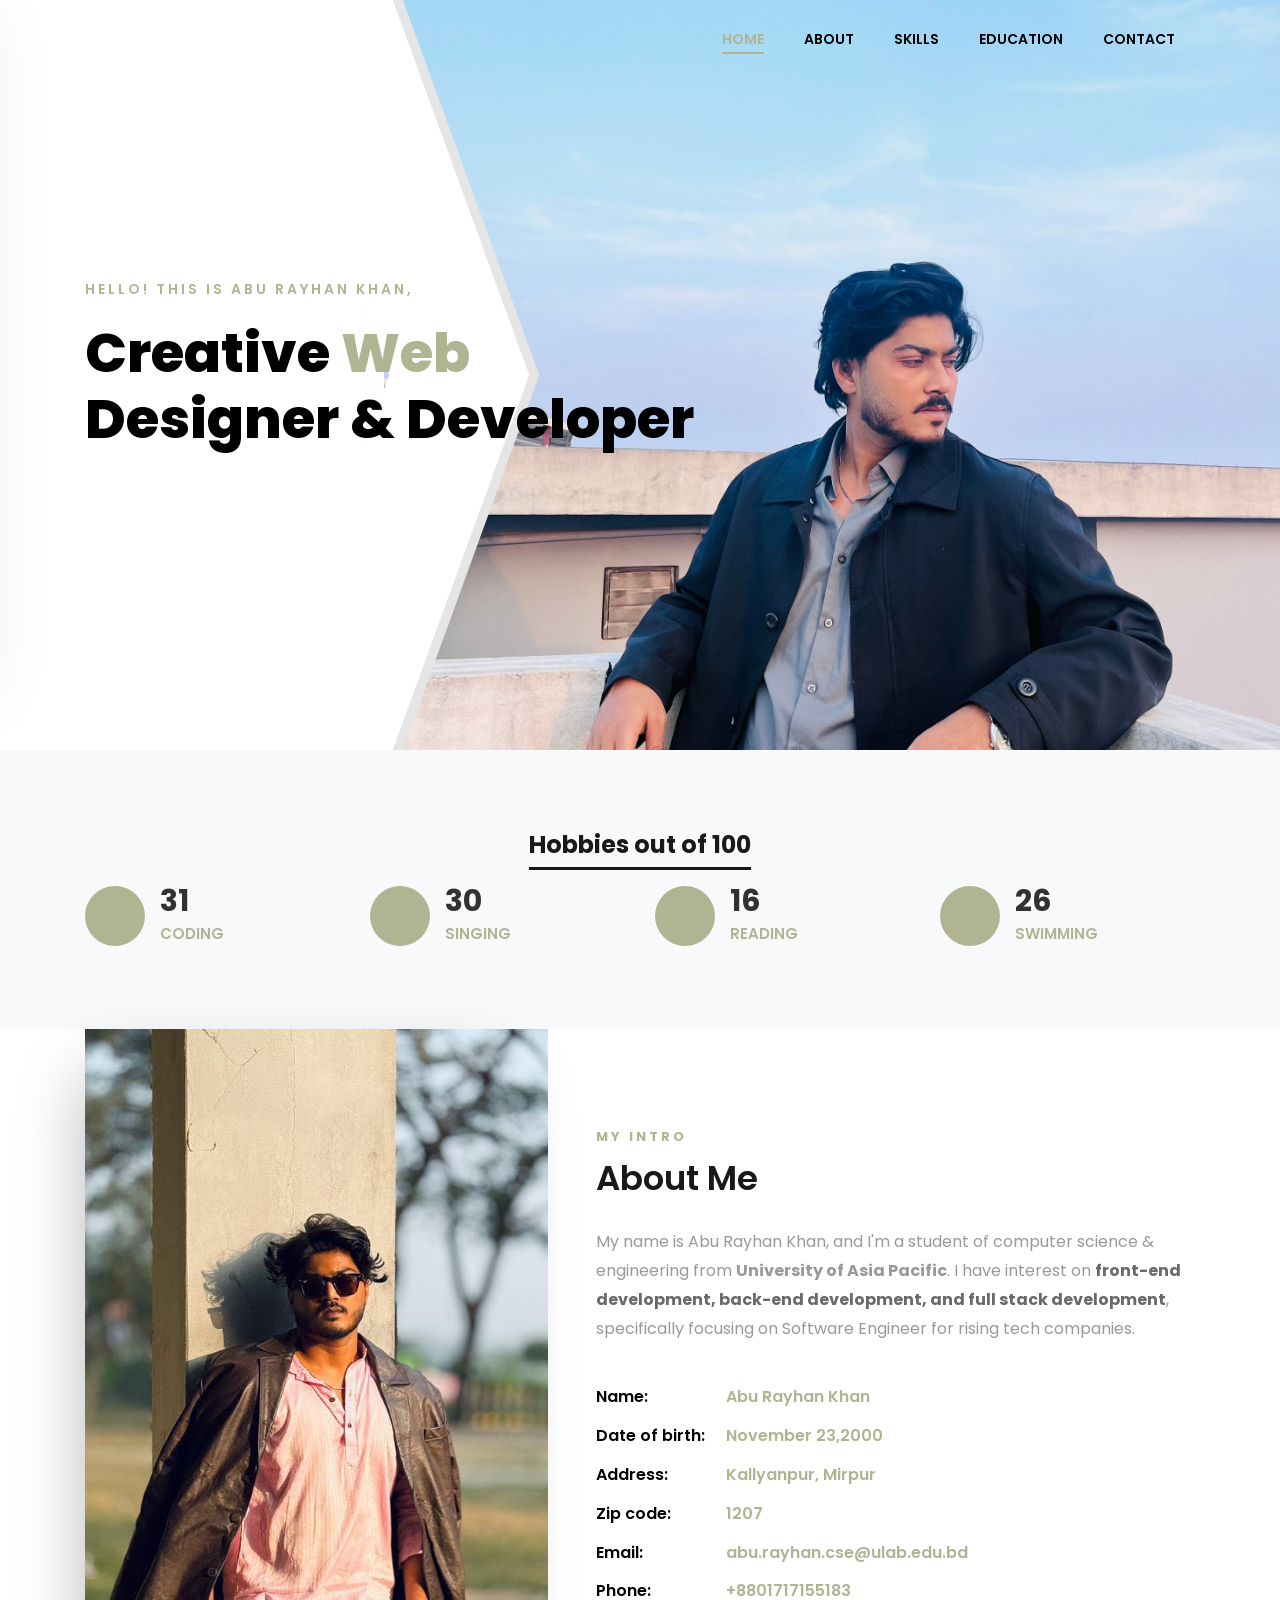
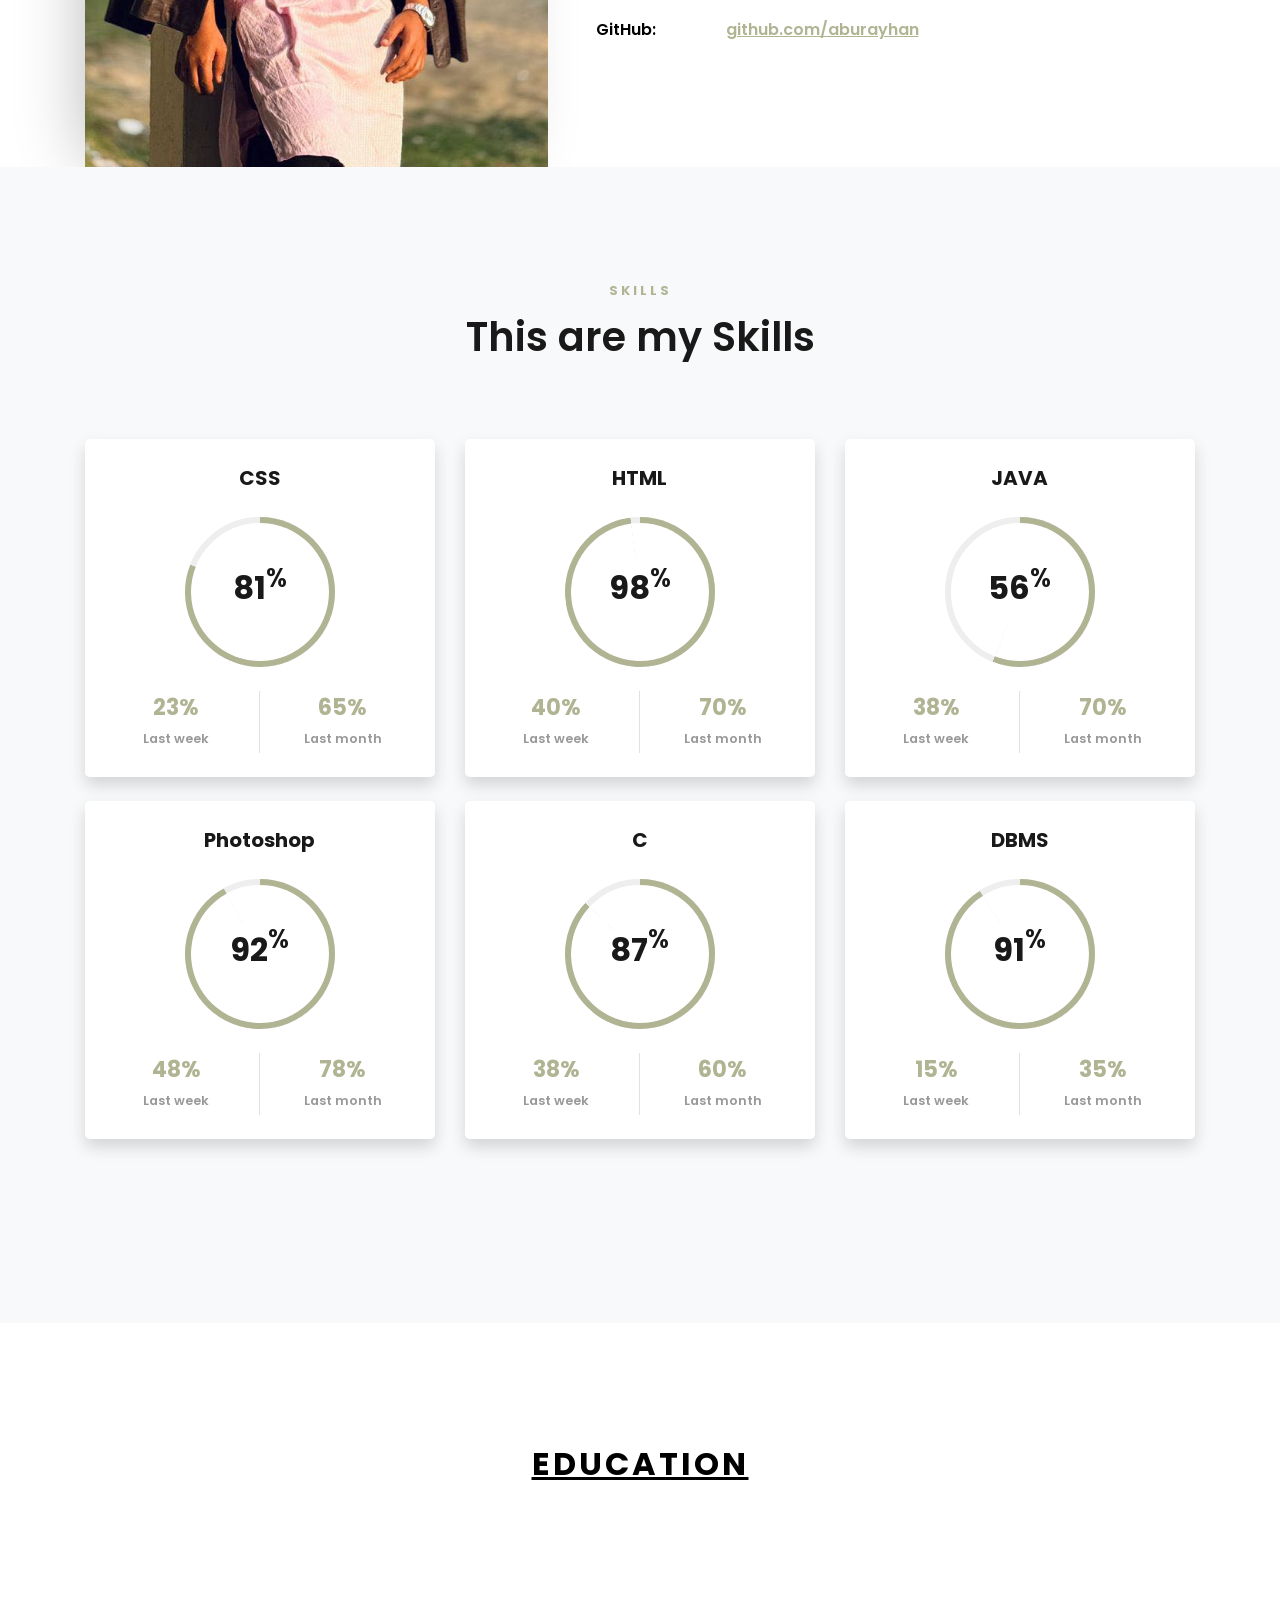
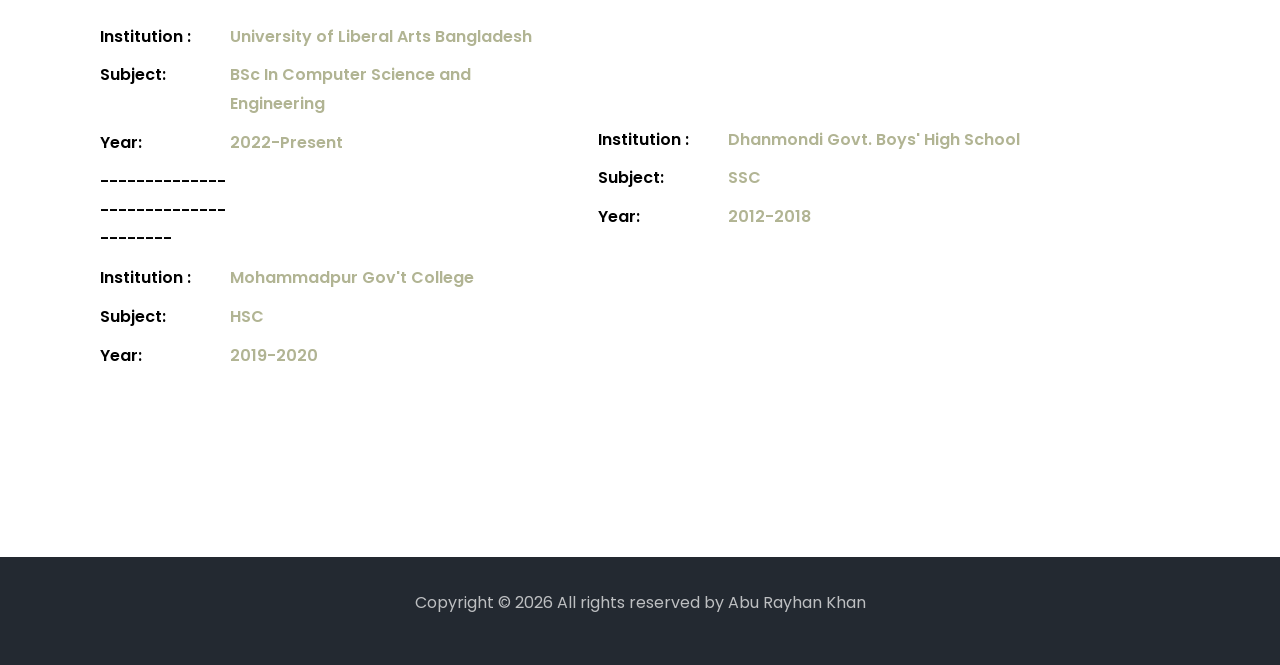
==== index.html @ f52d2bd6 "Initial commit" ====
<!DOCTYPE html>
<html lang="en">

<head>
    <title>Abu Rayhan Khan</title>
    <meta charset="utf-8">
    <meta name="viewport" content="width=device-width, initial-scale=1, shrink-to-fit=no">
    <link rel='stylesheet' href='https://cdn-uicons.flaticon.com/2.1.0/uicons-brands/css/uicons-brands.css'>
    <link rel='stylesheet'
        href='https://cdn-uicons.flaticon.com/2.1.0/uicons-solid-straight/css/uicons-solid-straight.css'>
    <link rel='stylesheet'
        href='https://cdn-uicons.flaticon.com/2.1.0/uicons-solid-straight/css/uicons-solid-straight.css'>
    <link rel='stylesheet'
        href='https://cdn-uicons.flaticon.com/2.1.0/uicons-regular-straight/css/uicons-regular-straight.css'>
    <link href="https://fonts.googleapis.com/css?family=Poppins:100,200,300,400,500,600,700,800,900" rel="stylesheet">

    <link rel="stylesheet" href="https://stackpath.bootstrapcdn.com/font-awesome/4.7.0/css/font-awesome.min.css">

    <link rel="stylesheet" href="css/animate.css">

    <link rel="stylesheet" href="css/owl.carousel.min.css">
    <link rel="stylesheet" href="css/owl.theme.default.min.css">
    <link rel="stylesheet" href="css/magnific-popup.css">

    <link rel="stylesheet" href="css/flaticon.css">
    <link rel="stylesheet" href="css/style.css">
</head>

<body data-spy="scroll" data-target=".site-navbar-target" data-offset="300">


    <nav class="navbar navbar-expand-lg navbar-dark ftco_navbar bg-dark ftco-navbar-light site-navbar-target"
        id="ftco-navbar">
        <div class="container">
            <a class="navbar-brand"><img class="logo" src="images/LOGO.png" alt=""></a>
            <button class="navbar-toggler js-fh5co-nav-toggle fh5co-nav-toggle" type="button" data-toggle="collapse"
                data-target="#ftco-nav" aria-controls="ftco-nav" aria-expanded="false" aria-label="Toggle navigation">
                <span class="oi oi-menu"></span> Menu
            </button>

            <div class="collapse navbar-collapse" id="ftco-nav">
                <ul class="navbar-nav nav ml-auto">
                    <li class="nav-item"><a href="#home-section" class="nav-link"><span>Home</span></a></li>
                    <li class="nav-item"><a href="#about-section" class="nav-link"><span>About</span></a></li>
                    <li class="nav-item"><a href="#skills-section" class="nav-link"><span>Skills</span></a></li>
                    <li class="nav-item"><a href="#services-section" class="nav-link"><span>Education</span></a></li>
                    <li class="nav-item"><a href="contact/index.html" class="nav-link"><span>Contact</span></a></li>
                </ul>
            </div>
        </div>
    </nav>
    <section id="home-section" class="hero">
        <div class="home-slider owl-carousel">
            <div class="slider-item">
                <div class="overlay"></div>
                <div class="container-fluid px-md-0">
                    <div class="row d-md-flex no-gutters slider-text align-items-end justify-content-end"
                        data-scrollax-parent="true">
                        <div class="one-third order-md-last img" style="background-image:url(images/1.jpg);">
                            <div class="overlay"></div>
                            <div class="overlay-1"></div>
                        </div>
                        <div class="one-forth d-flex  align-items-center ftco-animate"
                            data-scrollax=" properties: { translateY: '70%' }">
                            <div class="text">
                                <span class="subheading">Hello! This is Abu Rayhan Khan,</span>
                                <h1 class="mb-4 mt-3">Creative <span>Web</span> Designer &amp; Developer</h1>
                            </div>
                        </div>
                    </div>
                </div>
            </div>

            <div class="slider-item">
                <div class="overlay"></div>
                <div class="container-fluid px-md-0">
                    <div class="row d-flex no-gutters slider-text align-items-end justify-content-end"
                        data-scrollax-parent="true">
                        <div class="one-third order-md-last img" style="background-image:url(images/2.jpg);">
                            <div class="overlay"></div>
                            <div class="overlay-1"></div>
                        </div>
                        <div class="one-forth d-flex align-items-center ftco-animate"
                            data-scrollax=" properties: { translateY: '70%' }">
                            <div class="text">
                                <span class="subheading">I Design &amp; Build Brands</span>
                                <h1 class="mb-4 mt-3">Hi, I am<span> Abu Rayhan Khan.</span> This is my favorite work.
                                </h1>
                            </div>
                        </div>
                    </div>
                </div>
            </div>
        </div>
    </section>

    <section class="ftco-counter img bg-light" id="section-counter">
        <div class="container">
            <h2 style="font-size: xx-large; text-align: center; ;"><u><b><sup>Hobbies out of 100</sup></b></u></h2>
            <h2> </h2>
            <h2> </h2>
            <h2> </h2>
            <h2> </h2>
            <h2> </h2>
            <h2> </h2>
            <h2> </h2>
            <h2></h2>
            <h2></h2>
            <h2></h2>
            <div class="row">
                <div class="col-md-3 justify-content-center counter-wrap ftco-animate">
                    <div class="block-18 d-flex">
                        <div class="icon d-flex justify-content-center align-items-center">
                            <span class="flaticon-suitcase">
                                <i class="fi fi-brands-visual-basic"></i>
                            </span>
                        </div>
                        <div class="text">
                            <strong class="number" data-number="96%">0</strong>
                            <span>Coding</span>
                        </div>
                    </div>
                </div>
                <div class="col-md-3 justify-content-center counter-wrap ftco-animate">
                    <div class="block-18 d-flex">
                        <div class="icon d-flex justify-content-center align-items-center">
                            <span class="flaticon-loyalty">
                                <i class="fi fi-ss-microphone-alt"></i>
                            </span>
                        </div>
                        <div class="text">
                            <strong class="number" data-number="92">0</strong>
                            <span>Singing</span>
                        </div>
                    </div>
                </div>
                <div class="col-md-3 justify-content-center counter-wrap ftco-animate">
                    <div class="block-18 d-flex">
                        <div class="icon d-flex justify-content-center align-items-center">
                            <span class="flaticon-book">
                                <i class="fi fi-ss-book"></i>
                            </span>
                        </div>
                        <div class="text">
                            <strong class="number" data-number="50">0</strong>
                            <span>Reading</span>
                        </div>
                    </div>
                </div>
                <div class="col-md-3 justify-content-center counter-wrap ftco-animate">
                    <div class="block-18 d-flex">
                        <div class="icon d-flex justify-content-center align-items-center">
                            <span class="flaticon-swimming">
                                <i class="fi fi-rs-swimmer"></i>
                            </span>
                        </div>
                        <div class="text">
                            <strong class="number" data-number="80">0</strong>
                            <span>Swimming</span>
                        </div>
                    </div>
                </div>
            </div>
        </div>
    </section>

    <section class="ftco-about ftco-section ftco-no-pt ftco-no-pb" id="about-section">
        <div class="container">
            <div class="row d-flex no-gutters">
                <div class="col-md-6 col-lg-5 d-flex">
                    <div class="img-about img d-flex align-items-stretch">
                        <div class="overlay"></div>
                        <div class="img d-flex align-self-stretch align-items-center"
                            style="background-image:url(images/about-1.jpg);">
                        </div>
                    </div>
                </div>
                <div class="col-md-6 col-lg-7 pl-md-4 pl-lg-5 py-5">
                    <div class="py-md-5">
                        <div class="row justify-content-start pb-3">
                            <div class="col-md-12 heading-section ftco-animate">
                                <span class="subheading">My Intro</span>
                                <h2 class="mb-4" style="font-size: 34px; text-transform: capitalize;">About Me</h2>
                                <p>My name is Abu Rayhan Khan, and I'm a student of computer science & engineering from
                                    <b>University of Asia Pacific</b>.
                                    I have interest on <b style="color: rgba(19, 17, 17, 0.63);">front-end development,
                                        back-end development, and full stack development</b>, specifically focusing on
                                    Software Engineer for rising tech companies.</p>

                                <ul class="about-info mt-4 px-md-0 px-2">
                                    <li class="d-flex"><span>Name:</span> <span>Abu Rayhan Khan</span></li>
                                    <li class="d-flex"><span>Date of birth:</span> <span>November 23,2000</span></li>
                                    <li class="d-flex"><span>Address:</span><span>Kallyanpur, Mirpur</span></li>
                                    <li class="d-flex"><span>Zip code:</span> <span>1207</span></li>
                                    <li class="d-flex"><span>Email:</span> <span>abu.rayhan.cse@ulab.edu.bd</span></li>
                                    <li class="d-flex"><span>Phone: </span> <span>+8801717155183</span></li>
                                    <li class="d-flex"><span>GitHub:</span> <span><a href="https://github.com/aburayhan" target="_blank" style="color: inherit; text-decoration: underline;">github.com/aburayhan</a></span></li>
                                </ul>
                            </div>

                        </div>
                    </div>
                </div>
            </div>
        </div>
    </section>

    <section class="ftco-section bg-light" id="skills-section">
        <div class="container">
            <div class="row justify-content-center pb-5">
                <div class="col-md-12 heading-section text-center ftco-animate">
                    <span class="subheading">Skills</span>
                    <h2 class="mb-4">This are my Skills</h2>
                    <p></p>
                </div>
            </div>
            <div class="row progress-circle mb-5">
                <div class="col-lg-4 mb-4">
                    <div class="bg-white rounded-lg shadow p-4">
                        <h2 class="h5 font-weight-bold text-center mb-4">CSS</h2>

                        <!-- Progress bar 1 -->
                        <div class="progress mx-auto" data-value='81'>
                            <span class="progress-left">
                                <span class="progress-bar border-primary"></span>
                            </span>
                            <span class="progress-right">
                                <span class="progress-bar border-primary"></span>
                            </span>
                            <div
                                class="progress-value w-100 h-100 rounded-circle d-flex align-items-center justify-content-center">
                                <div class="h2 font-weight-bold">81<sup class="small">%</sup></div>
                            </div>
                        </div>
                        <!-- END -->

                        <!-- Demo info -->
                        <div class="row text-center mt-4">
                            <div class="col-6 border-right">
                                <div class="h4 font-weight-bold mb-0">23%</div><span class="small text-gray">Last
                                    week</span>
                            </div>
                            <div class="col-6">
                                <div class="h4 font-weight-bold mb-0">65%</div><span class="small text-gray">Last
                                    month</span>
                            </div>
                        </div>
                        <!-- END -->
                    </div>
                </div>

                <div class="col-lg-4 mb-4">
                    <div class="bg-white rounded-lg shadow p-4">
                        <h2 class="h5 font-weight-bold text-center mb-4">HTML</h2>

                        <!-- Progress bar 1 -->
                        <div class="progress mx-auto" data-value='98'>
                            <span class="progress-left">
                                <span class="progress-bar border-primary"></span>
                            </span>
                            <span class="progress-right">
                                <span class="progress-bar border-primary"></span>
                            </span>
                            <div
                                class="progress-value w-100 h-100 rounded-circle d-flex align-items-center justify-content-center">
                                <div class="h2 font-weight-bold">98<sup class="small">%</sup></div>
                            </div>
                        </div>
                        <!-- END -->

                        <!-- Demo info -->
                        <div class="row text-center mt-4">
                            <div class="col-6 border-right">
                                <div class="h4 font-weight-bold mb-0">40%</div><span class="small text-gray">Last
                                    week</span>
                            </div>
                            <div class="col-6">
                                <div class="h4 font-weight-bold mb-0">70%</div><span class="small text-gray">Last
                                    month</span>
                            </div>
                        </div>
                        <!-- END -->
                    </div>
                </div>

                <div class="col-lg-4 mb-4">
                    <div class="bg-white rounded-lg shadow p-4">
                        <h2 class="h5 font-weight-bold text-center mb-4">JAVA</h2>

                        <!-- Progress bar 1 -->
                        <div class="progress mx-auto" data-value='56'>
                            <span class="progress-left">
                                <span class="progress-bar border-primary"></span>
                            </span>
                            <span class="progress-right">
                                <span class="progress-bar border-primary"></span>
                            </span>
                            <div
                                class="progress-value w-100 h-100 rounded-circle d-flex align-items-center justify-content-center">
                                <div class="h2 font-weight-bold">56<sup class="small">%</sup></div>
                            </div>
                        </div>
                        <!-- END -->

                        <!-- Demo info -->
                        <div class="row text-center mt-4">
                            <div class="col-6 border-right">
                                <div class="h4 font-weight-bold mb-0">38%</div><span class="small text-gray">Last
                                    week</span>
                            </div>
                            <div class="col-6">
                                <div class="h4 font-weight-bold mb-0">70%</div><span class="small text-gray">Last
                                    month</span>
                            </div>
                        </div>
                        <!-- END -->
                    </div>
                </div>

                <div class="col-lg-4 mb-4">
                    <div class="bg-white rounded-lg shadow p-4">
                        <h2 class="h5 font-weight-bold text-center mb-4">Photoshop</h2>

                        <!-- Progress bar 1 -->
                        <div class="progress mx-auto" data-value='92'>
                            <span class="progress-left">
                                <span class="progress-bar border-primary"></span>
                            </span>
                            <span class="progress-right">
                                <span class="progress-bar border-primary"></span>
                            </span>
                            <div
                                class="progress-value w-100 h-100 rounded-circle d-flex align-items-center justify-content-center">
                                <div class="h2 font-weight-bold">92<sup class="small">%</sup></div>
                            </div>
                        </div>
                        <!-- END -->

                        <!-- Demo info -->
                        <div class="row text-center mt-4">
                            <div class="col-6 border-right">
                                <div class="h4 font-weight-bold mb-0">48%</div><span class="small text-gray">Last
                                    week</span>
                            </div>
                            <div class="col-6">
                                <div class="h4 font-weight-bold mb-0">78%</div><span class="small text-gray">Last
                                    month</span>
                            </div>
                        </div>
                        <!-- END -->
                    </div>
                </div>

                <div class="col-lg-4 mb-4">
                    <div class="bg-white rounded-lg shadow p-4">
                        <h2 class="h5 font-weight-bold text-center mb-4">C</h2>

                        <!-- Progress bar 1 -->
                        <div class="progress mx-auto" data-value='87'>
                            <span class="progress-left">
                                <span class="progress-bar border-primary"></span>
                            </span>
                            <span class="progress-right">
                                <span class="progress-bar border-primary"></span>
                            </span>
                            <div
                                class="progress-value w-100 h-100 rounded-circle d-flex align-items-center justify-content-center">
                                <div class="h2 font-weight-bold">87<sup class="small">%</sup></div>
                            </div>
                        </div>
                        <!-- END -->

                        <!-- Demo info -->
                        <div class="row text-center mt-4">
                            <div class="col-6 border-right">
                                <div class="h4 font-weight-bold mb-0">38%</div><span class="small text-gray">Last
                                    week</span>
                            </div>
                            <div class="col-6">
                                <div class="h4 font-weight-bold mb-0">60%</div><span class="small text-gray">Last
                                    month</span>
                            </div>
                        </div>
                        <!-- END -->
                    </div>
                </div>

                <div class="col-lg-4 mb-4">
                    <div class="bg-white rounded-lg shadow p-4">
                        <h2 class="h5 font-weight-bold text-center mb-4">DBMS</h2>

                        <!-- Progress bar 1 -->
                        <div class="progress mx-auto" data-value='91'>
                            <span class="progress-left">
                                <span class="progress-bar border-primary"></span>
                            </span>
                            <span class="progress-right">
                                <span class="progress-bar border-primary"></span>
                            </span>
                            <div
                                class="progress-value w-100 h-100 rounded-circle d-flex align-items-center justify-content-center">
                                <div class="h2 font-weight-bold">91<sup class="small">%</sup></div>
                            </div>
                        </div>
                        <!-- END -->

                        <!-- Demo info -->
                        <div class="row text-center mt-4">
                            <div class="col-6 border-right">
                                <div class="h4 font-weight-bold mb-0">15%</div><span class="small text-gray">Last
                                    week</span>
                            </div>
                            <div class="col-6">
                                <div class="h4 font-weight-bold mb-0">35%</div><span class="small text-gray">Last
                                    month</span>
                            </div>
                        </div>
                        <!-- END -->
                    </div>
                </div>
            </div>
        </div>
    </section>

    <section class="ftco-section" id="services-section">
        <div class="container">
            <div class="row justify-content-center">
                <div class="col-md-12 heading-section text-center ftco-animate mb-5">
                    <span class="subheading" style="font-size: xx-large; color: #000;"><u>Education</u></span>
                </div>
            </div>
            <section class="ftco-about ftco-section ftco-no-pt ftco-no-pb" id="about-section">
                <div class="container">
                    <div class="row d-flex no-gutters">
                        <div class="col-md-6 col-lg-5 d-flex">
                            <div class="py-md-5">
                                <div class="row justify-content-start pb-3">
                                    <div class="col-md-12 heading-section ftco-animate">
                                        <span class="subheading"></span>
                                        <ul class="about-info mt-4 px-md-0 px-2">
                                            <li class="d-flex"><span>Institution :</span> <span>University of Liberal
                                                    Arts Bangladesh</span></li>
                                            <li class="d-flex"><span>Subject:</span> <span>BSc In Computer Science and
                                                    Engineering</span></li>
                                            <li class="d-flex"><span>Year:</span> <span>2022-Present</span></li>
                                            <li class="d-flex"><span>------------------------------------</span></li>
                                            <li class="d-flex"><span>Institution :</span> <span>Mohammadpur Gov't
                                                    College</span></li>
                                            <li class="d-flex"><span>Subject:</span> <span>HSC</span></li>
                                            <li class="d-flex"><span>Year:</span> <span>2019-2020</span></li>
                                        </ul>
                                    </div>

                                </div>
                            </div>
                        </div>
                        <div class="col-md-6 col-lg-7 pl-md-4 pl-lg-5 py-5">
                            <div class="py-md-5">
                                <div class="row justify-content-start pb-3">
                                    <div class="col-md-12 heading-section ftco-animate">
                                        <ul class="about-info mt-4 px-md-0 px-2">
                                            <li class="d-flex"><span></span> <span></span></li>
                                            <li class="d-flex"><span></span> <span></span></li>
                                            <li class="d-flex"><span></span> <span></span></li>
                                            <li class="d-flex"><span></span> <span></span></li>
                                            <li class="d-flex"><span></span> <span></span></li>
                                            <li class="d-flex"><span></span> <span></span></li>
                                            <li class="d-flex"><span>Institution :</span> <span>Dhanmondi Govt. Boys'
                                                    High School</span></li>
                                            <li class="d-flex"><span>Subject:</span> <span>SSC</span></li>
                                            <li class="d-flex"><span>Year:</span> <span>2012-2018</span></li>

                                        </ul>
                                    </div>

                                </div>
                            </div>
                        </div>
                    </div>
                </div>
            </section>






        </div>
        </div>
    </section>













    <footer class="ftco-footer ftco-section">
        <div class="row">
            <div class="col-md-12 text-center">
                <p>
                    <!-- Link back to Colorlib can't be removed. Template is licensed under CC BY 3.0. -->
                    Copyright &copy;
                    <script>
                        document.write(new Date().getFullYear());
                    </script> All rights reserved by Abu Rayhan Khan </a>
                    <!-- Link back to Colorlib can't be removed. Template is licensed under CC BY 3.0. -->
                </p>
            </div>
        </div>
        </div>
    </footer>



    <!-- loader -->
    <div id="ftco-loader" class="show fullscreen"><svg class="circular" width="48px" height="48px">
            <circle class="path-bg" cx="24" cy="24" r="22" fill="none" stroke-width="4" stroke="#eeeeee" />
            <circle class="path" cx="24" cy="24" r="22" fill="none" stroke-width="4" stroke-miterlimit="10"
                stroke="#F96D00" />
        </svg></div>


    <script src="js/jquery.min.js"></script>
    <script src="js/jquery-migrate-3.0.1.min.js"></script>
    <script src="js/popper.min.js"></script>
    <script src="js/bootstrap.min.js"></script>
    <script src="js/jquery.easing.1.3.js"></script>
    <script src="js/jquery.waypoints.min.js"></script>
    <script src="js/jquery.stellar.min.js"></script>
    <script src="js/owl.carousel.min.js"></script>
    <script src="js/jquery.magnific-popup.min.js"></script>
    <script src="js/jquery.animateNumber.min.js"></script>
    <script src="js/scrollax.min.js"></script>
    <script
        src="https://maps.googleapis.com/maps/api/js?key=AIzaSyBVWaKrjvy3MaE7SQ74_uJiULgl1JY0H2s&sensor=false"></script>
    <script src="js/google-map.js"></script>

    <script src="js/main.js"></script>

</body>

</html>
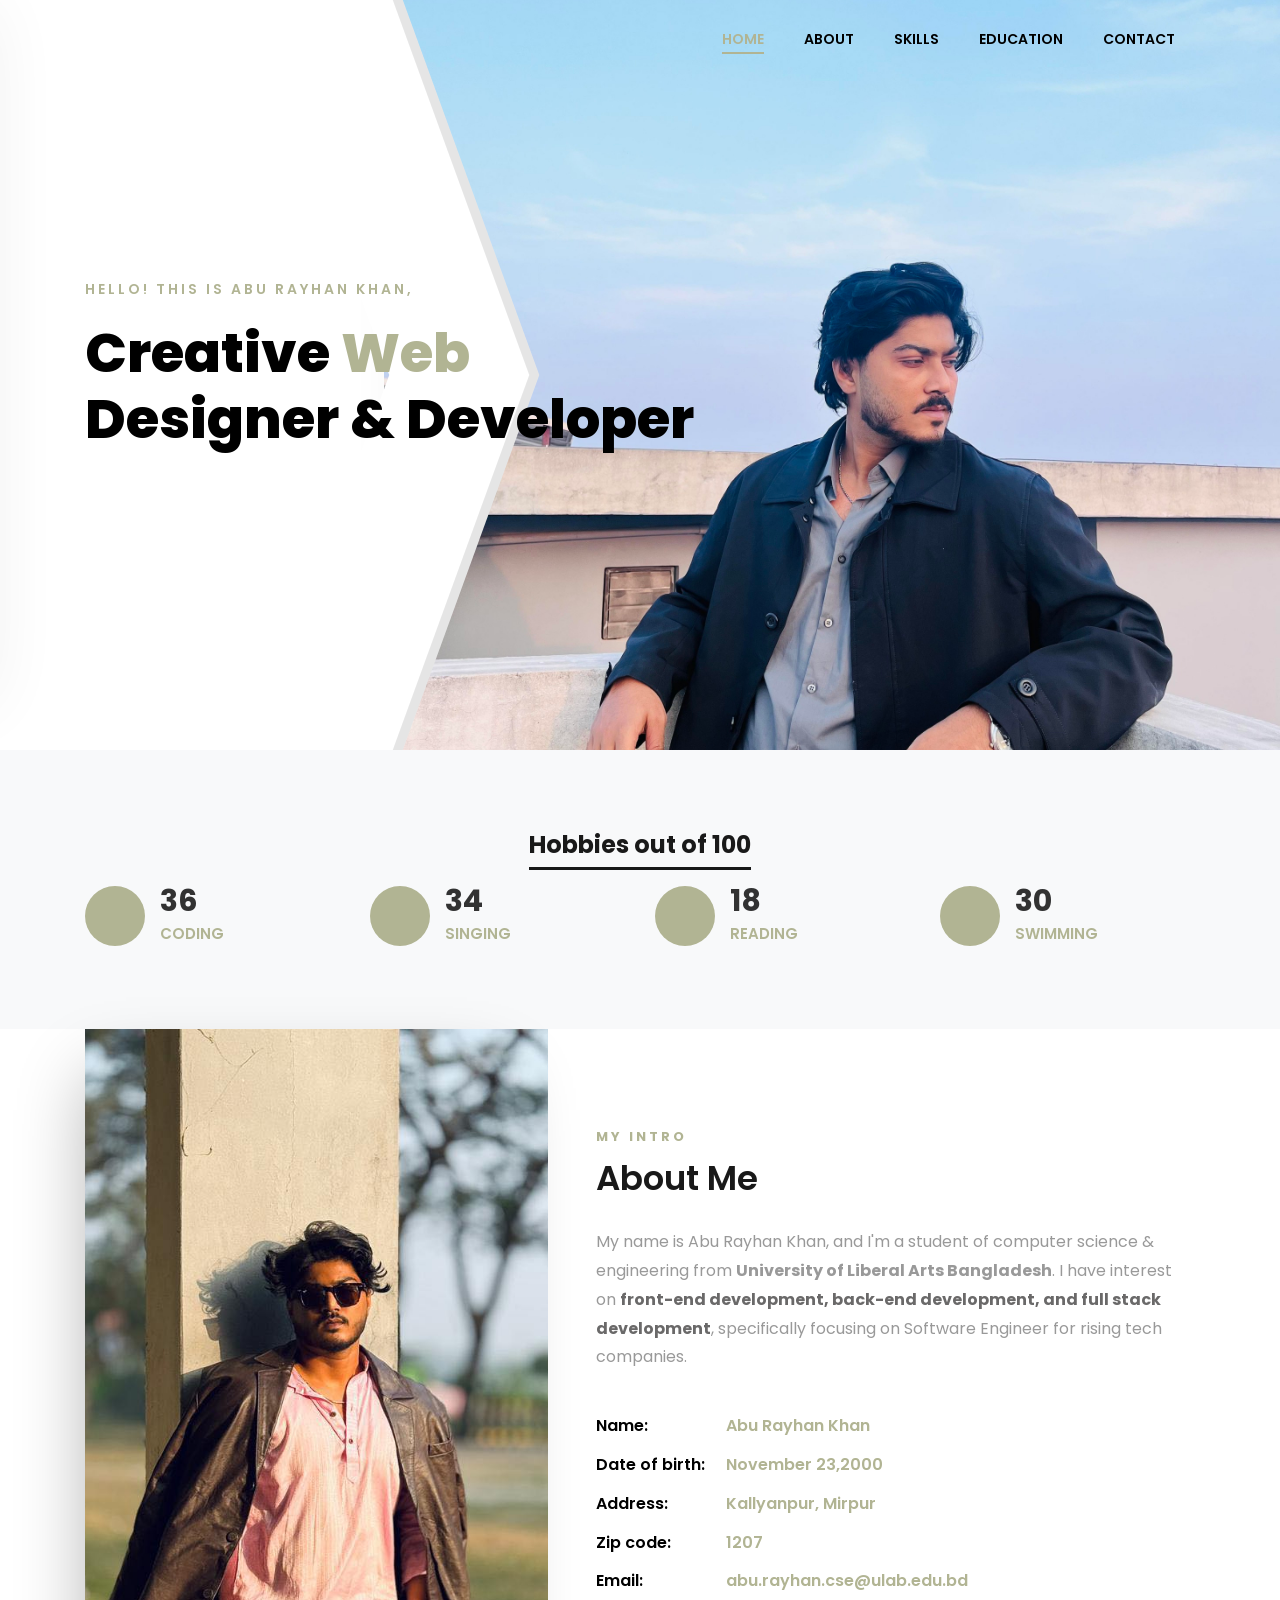
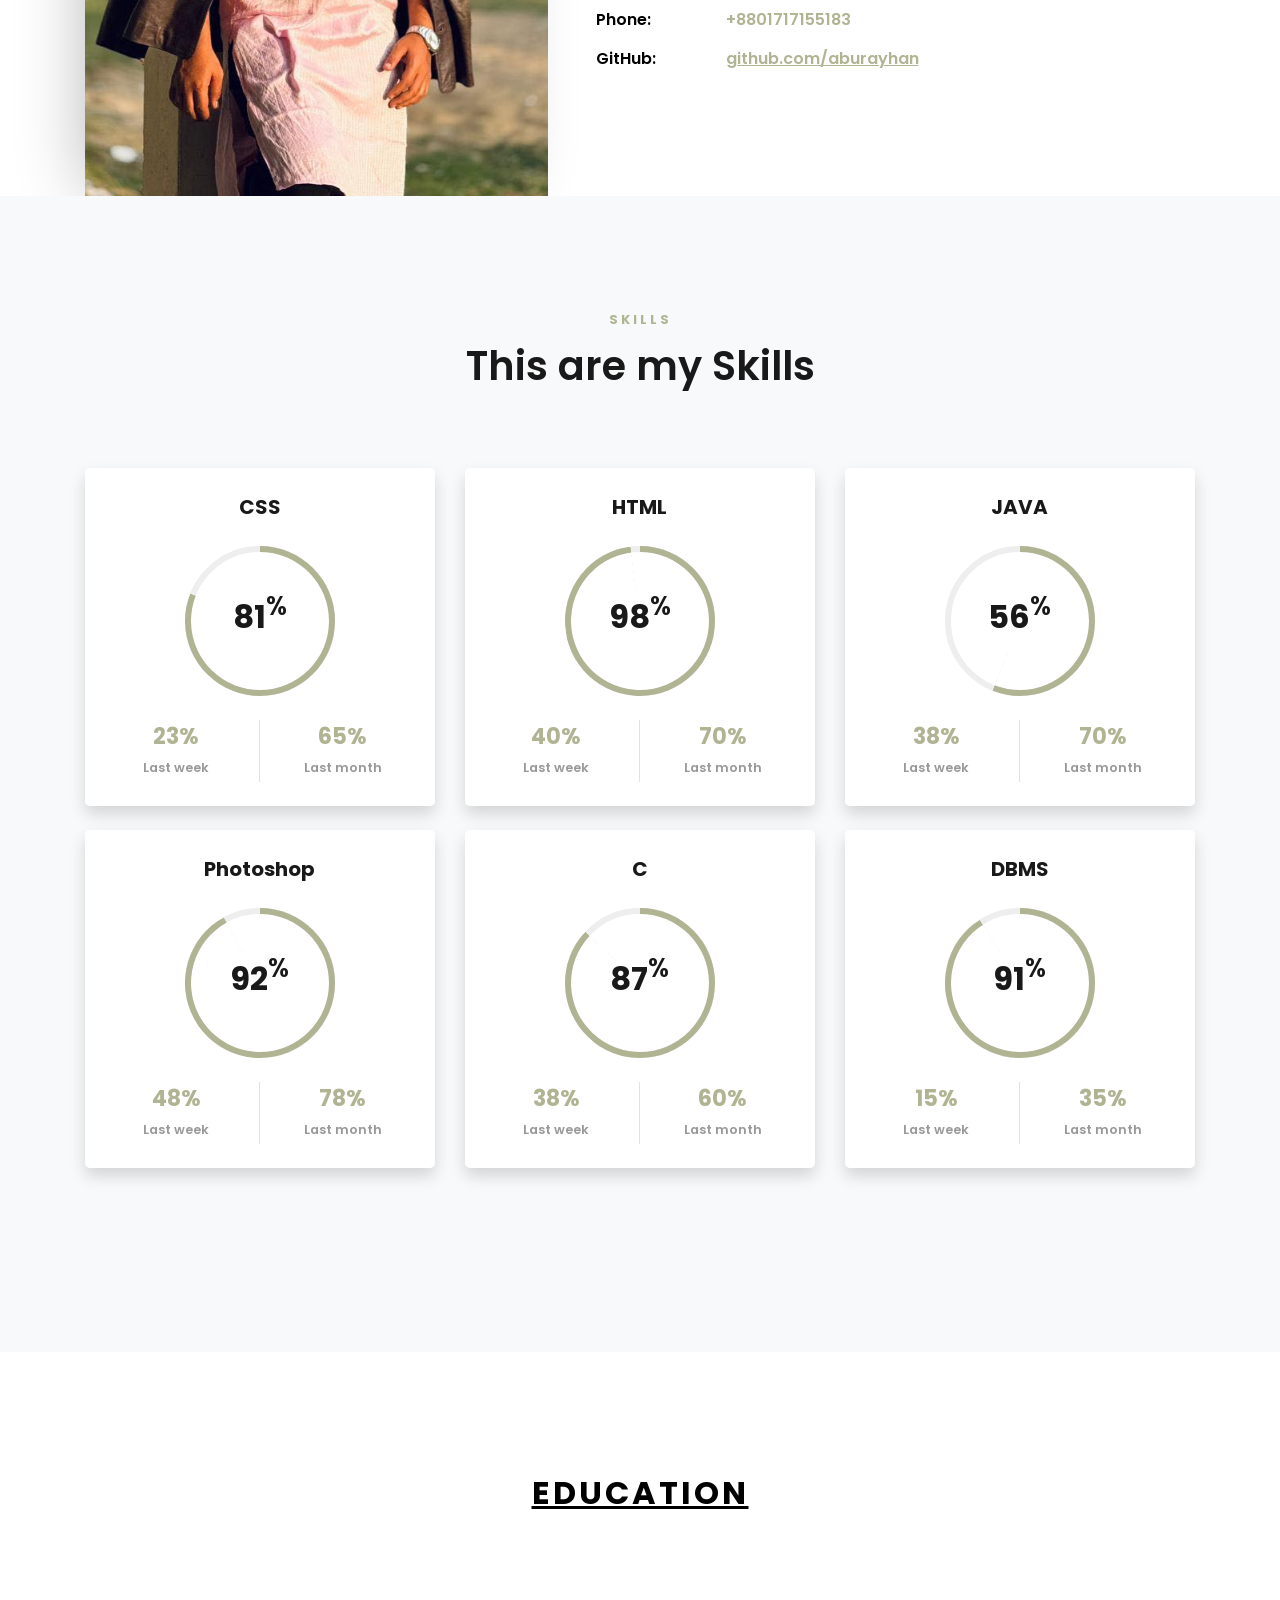
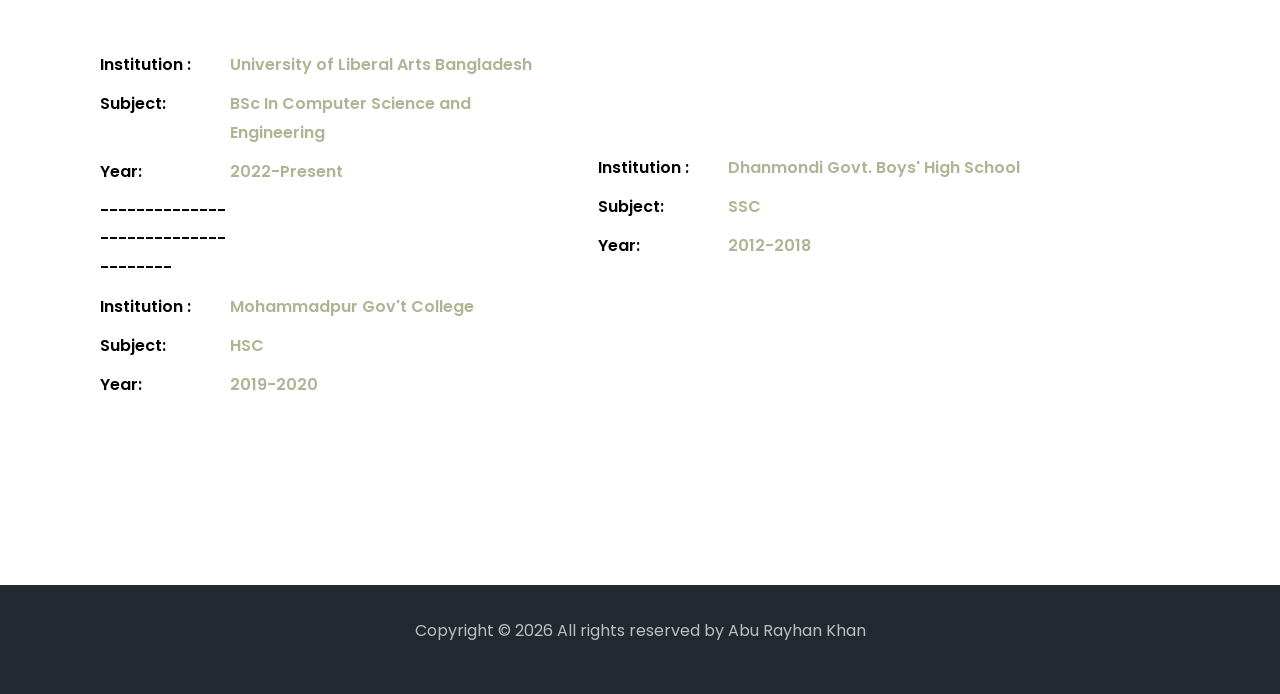
==== commit 68c4fc5e: "Update index.html" ====
--- a/index.html
+++ b/index.html
@@ -182,7 +182,7 @@
                                 <span class="subheading">My Intro</span>
                                 <h2 class="mb-4" style="font-size: 34px; text-transform: capitalize;">About Me</h2>
                                 <p>My name is Abu Rayhan Khan, and I'm a student of computer science & engineering from
-                                    <b>University of Asia Pacific</b>.
+                                    <b>University of Liberal Arts Bangladesh</b>.
                                     I have interest on <b style="color: rgba(19, 17, 17, 0.63);">front-end development,
                                         back-end development, and full stack development</b>, specifically focusing on
                                     Software Engineer for rising tech companies.</p>
@@ -546,4 +546,4 @@
 
 </body>
 
-</html>+</html>
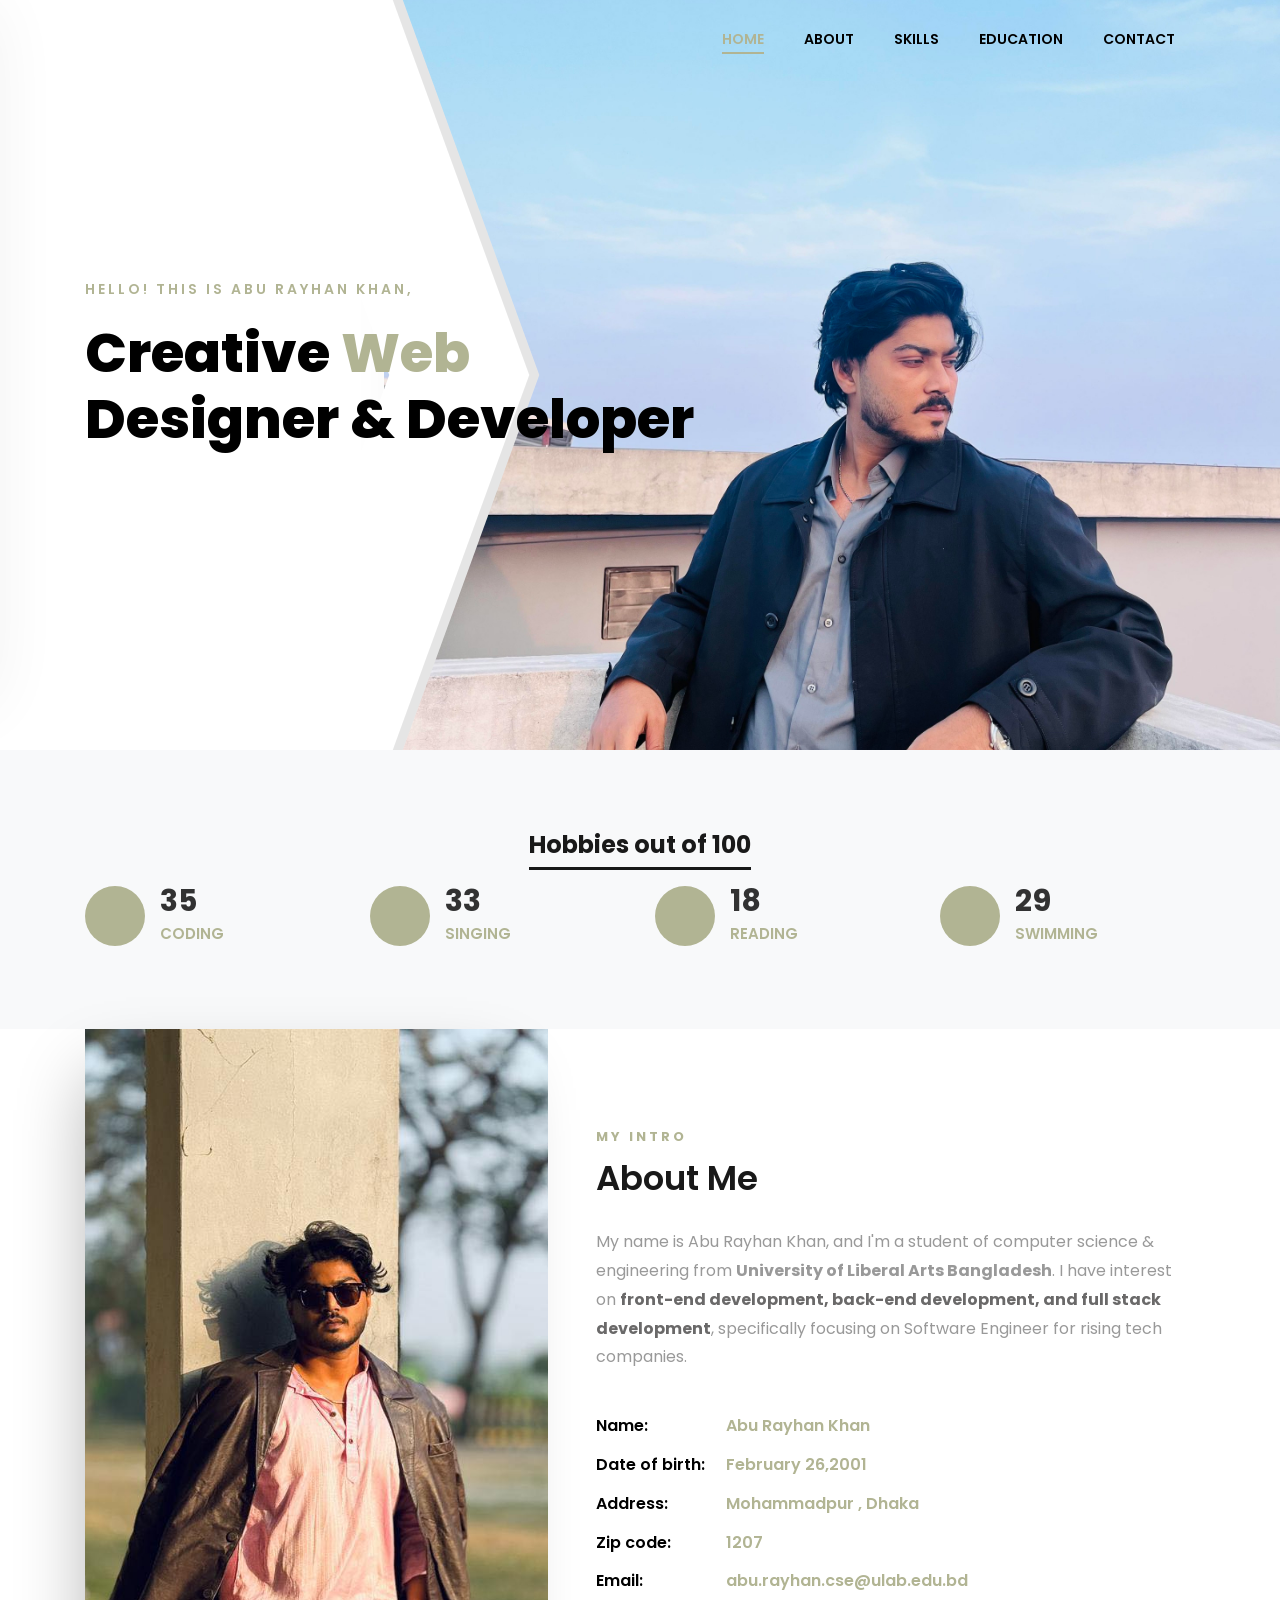
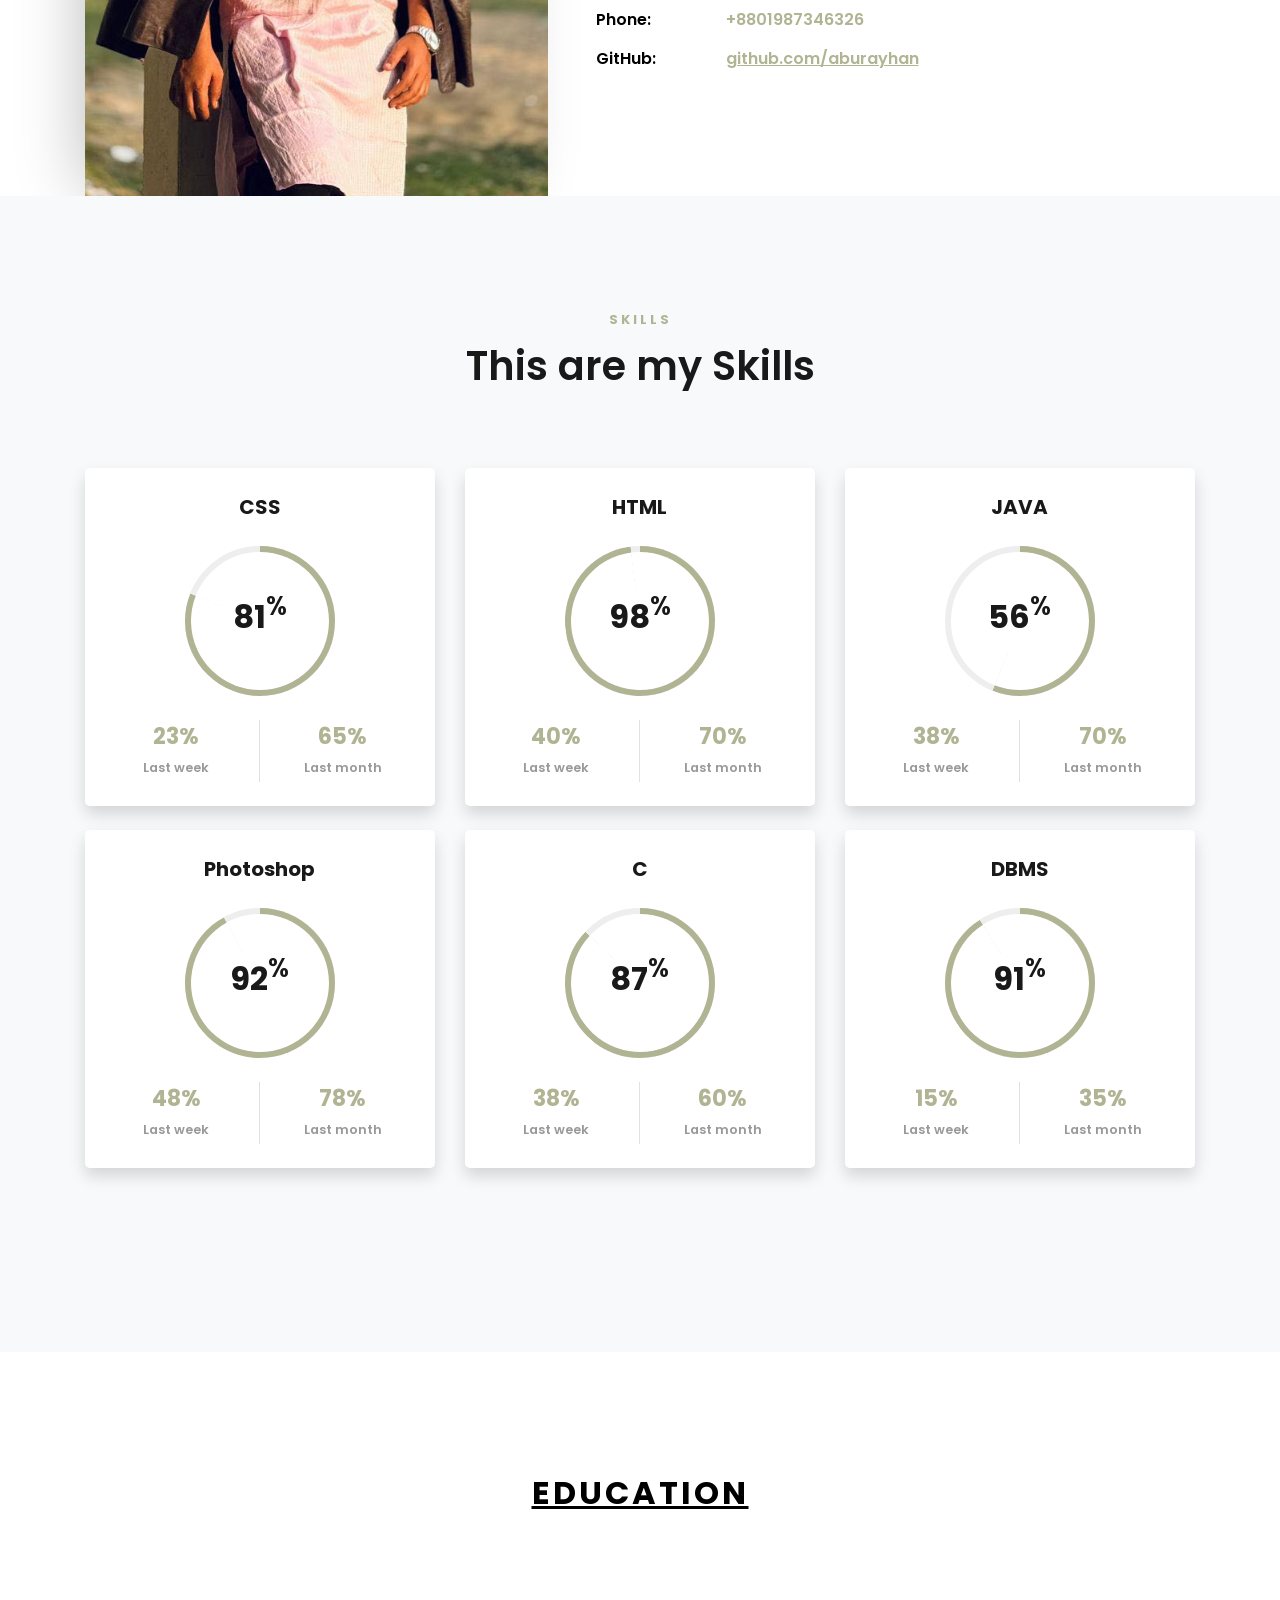
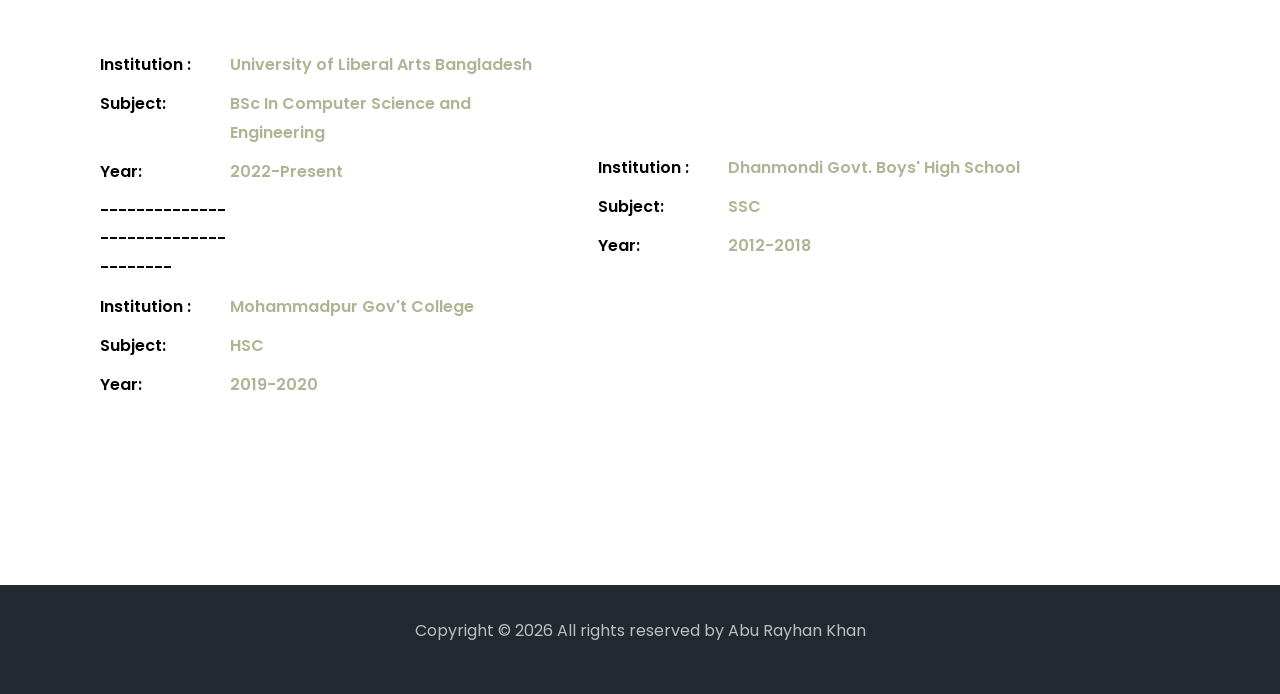
==== commit 93fc65bc: "Update index.html COntact change" ====
--- a/index.html
+++ b/index.html
@@ -189,11 +189,11 @@
 
                                 <ul class="about-info mt-4 px-md-0 px-2">
                                     <li class="d-flex"><span>Name:</span> <span>Abu Rayhan Khan</span></li>
-                                    <li class="d-flex"><span>Date of birth:</span> <span>November 23,2000</span></li>
-                                    <li class="d-flex"><span>Address:</span><span>Kallyanpur, Mirpur</span></li>
+                                    <li class="d-flex"><span>Date of birth:</span> <span>February 26,2001</span></li>
+                                    <li class="d-flex"><span>Address:</span><span>Mohammadpur , Dhaka</span></li>
                                     <li class="d-flex"><span>Zip code:</span> <span>1207</span></li>
                                     <li class="d-flex"><span>Email:</span> <span>abu.rayhan.cse@ulab.edu.bd</span></li>
-                                    <li class="d-flex"><span>Phone: </span> <span>+8801717155183</span></li>
+                                    <li class="d-flex"><span>Phone: </span> <span>+8801987346326</span></li>
                                     <li class="d-flex"><span>GitHub:</span> <span><a href="https://github.com/aburayhan" target="_blank" style="color: inherit; text-decoration: underline;">github.com/aburayhan</a></span></li>
                                 </ul>
                             </div>
